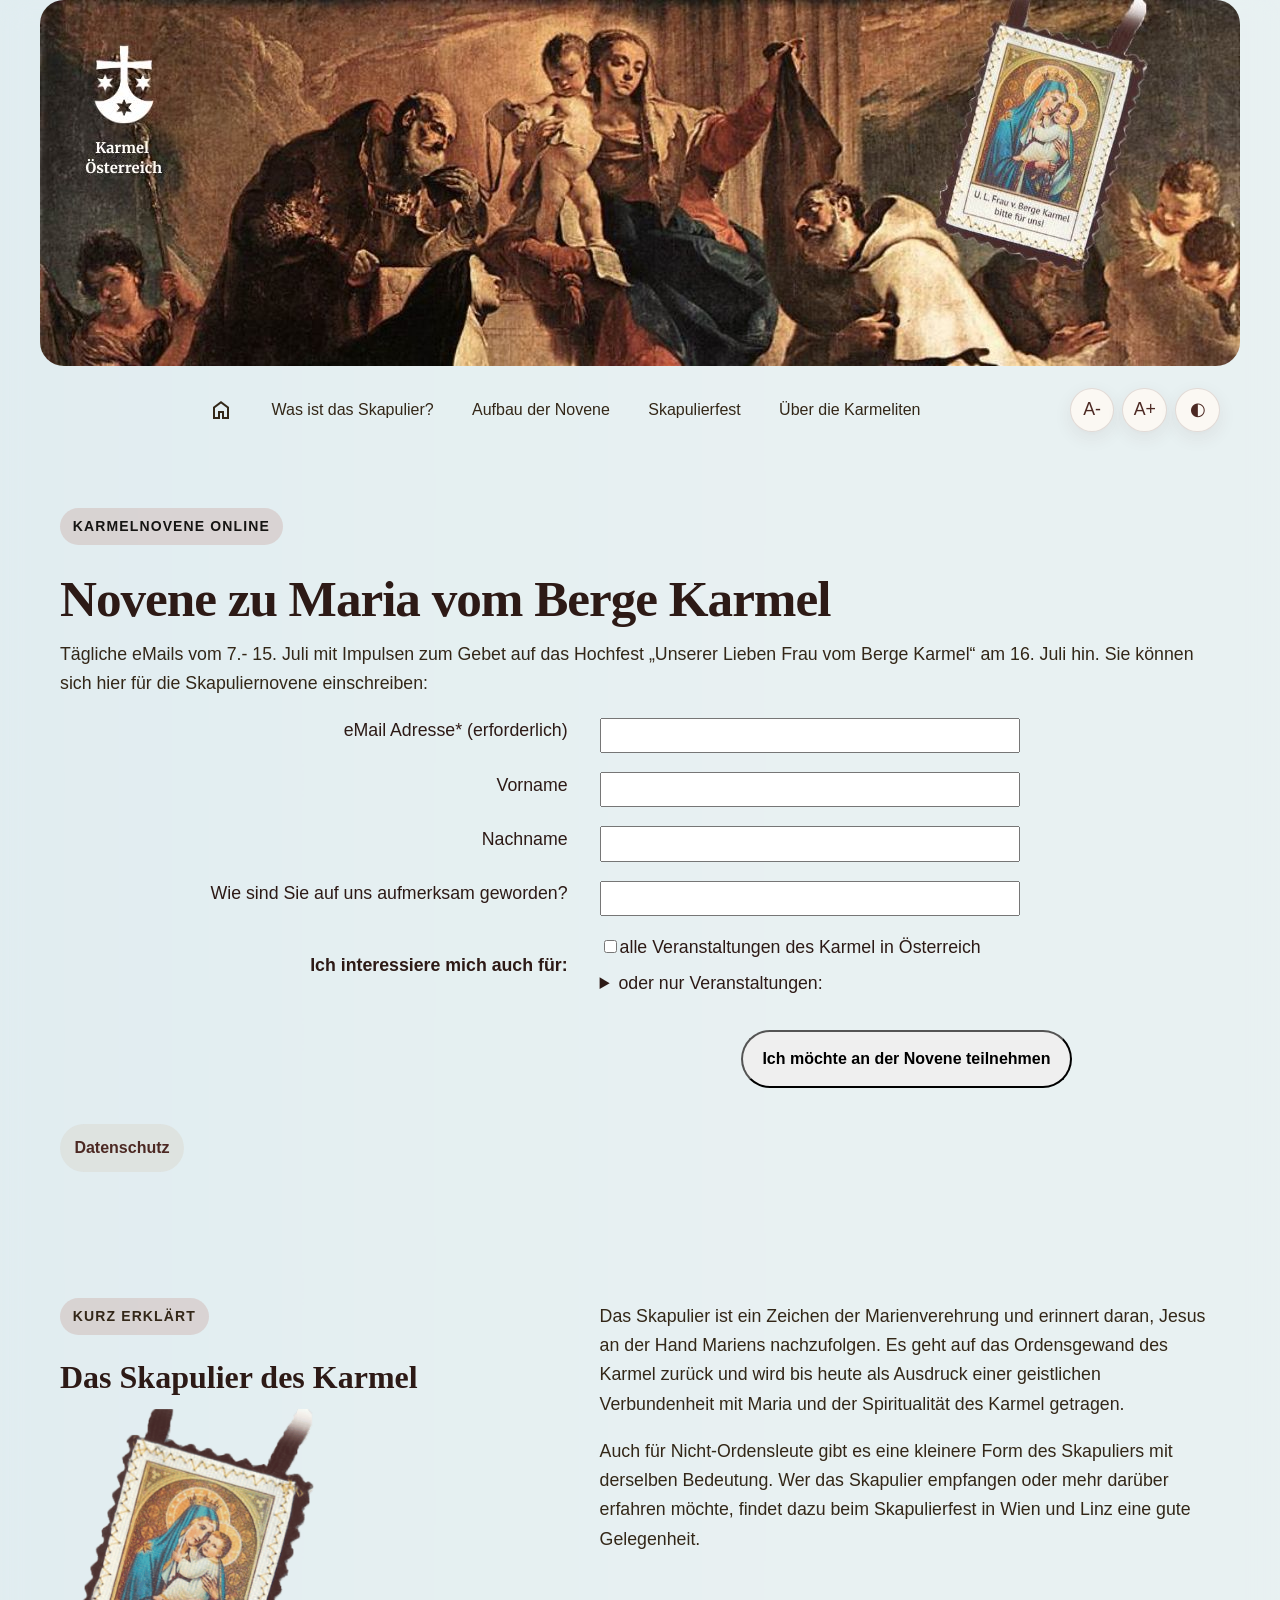
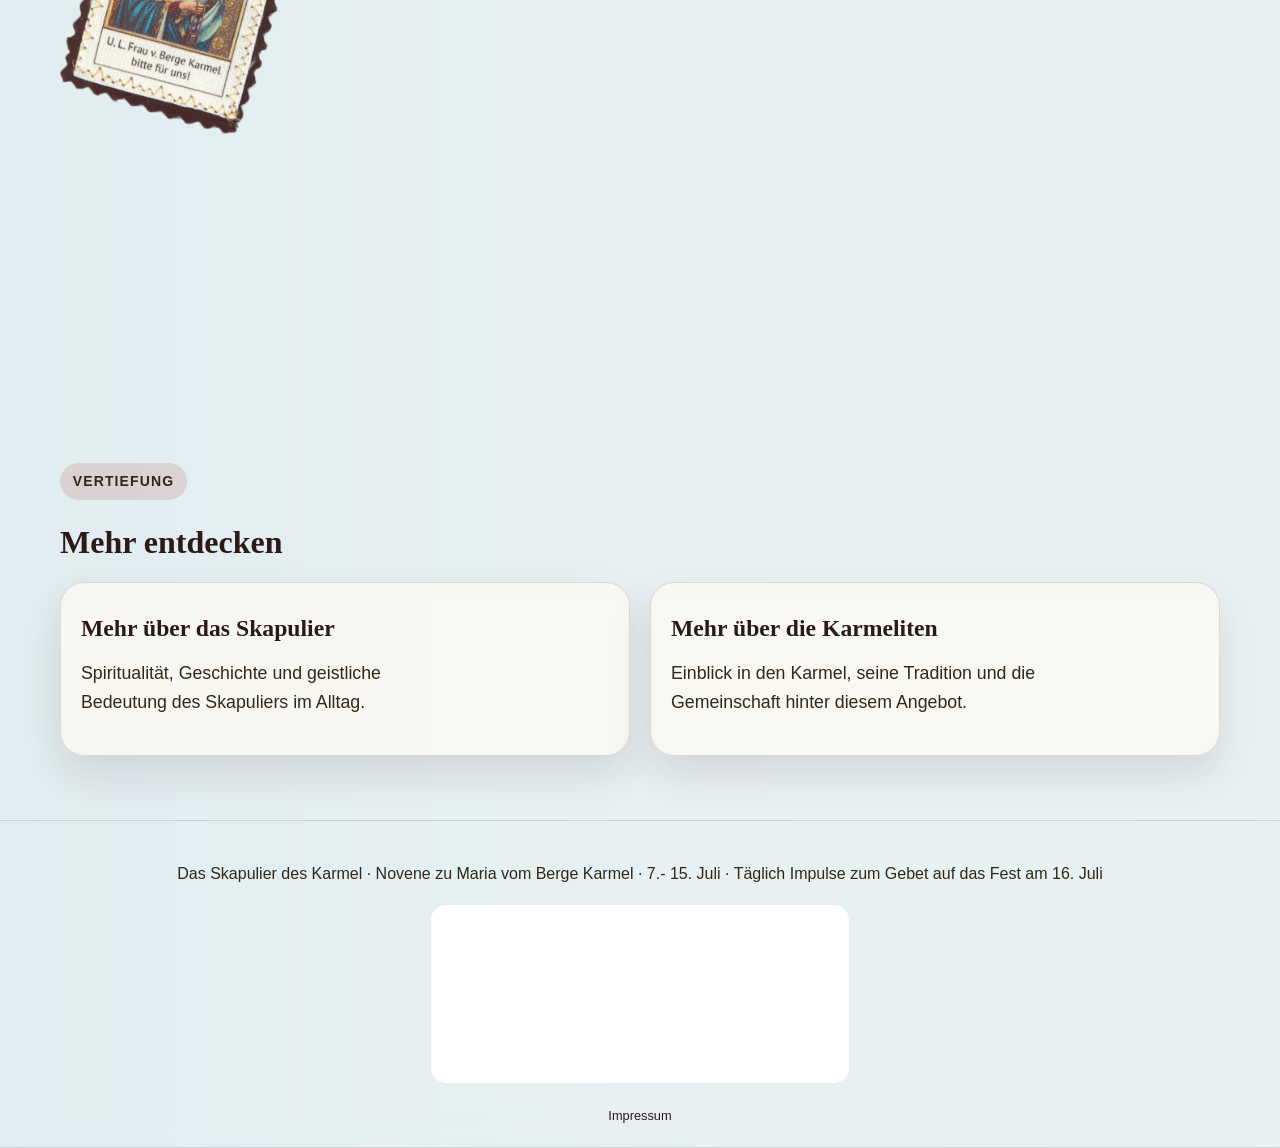
==== index.html @ 182df3d9 "adjusting sign-up form" ====
<!DOCTYPE html>
<html lang="de">
<head>
    <meta charset="UTF-8">
    <meta name="viewport" content="width=device-width, initial-scale=1.0">
     <meta name="description" content="Skapulier in Wien und Linz: Einführung, Novene, Fest und Informationen über die Karmeliten." />
          <link rel="stylesheet" href="https://fonts.googleapis.com/css2?family=Material+Symbols+Outlined:opsz,wght,FILL,GRAD@20..48,100..700,0..1,-50..200&icon_names=home" /> 
 
     <link rel="stylesheet" href="style.css" />
    <title>KarmelNovene Online</title>
          <link rel="icon" type="image/png" sizes="32x32" href="favicon.png">
      <link rel="apple-touch-icon" href="./apple-touch-icon.png">
</head>
<body>
    <header class="site-header">
        <a class="brand" href="#top" aria-label="Zur Startseite">
          <div class="brand-logo">
            <img src="img/novene-cover-2.jpg" alt="Novene Cover Foto"/>
        </div>
        </a>
    <div class="container header-inner">
      <div class="header-actions">
        <button class="nav-toggle" type="button" aria-expanded="false" aria-controls="main-navigation" aria-label="Menü öffnen">
          <span></span>
          <span></span>
          <span></span>
        </button>
                <button class="font-decrease theme-toggle" type="button" data-font-decrease aria-label="Schriftgröße verkleinern">
    A-
  </button>

  <button class="font-increase theme-toggle" type="button" data-font-increase aria-label="Schriftgröße vergrößern">
    A+
  </button>
        <button class="theme-toggle" type="button" data-theme-toggle aria-label="Farbschema wechseln">
          <span class="theme-toggle__icon" aria-hidden="true">◐</span>
        </button>
      </div>
    <nav class="main-nav" id="main-navigation" aria-label="Hauptnavigation">
        <ul>
          <li class="nav-group"><a href="index.html"><span class="material-symbols-outlined">home</span></a></li>
          <li class="nav-group"><a href="skapulier-intro.html">Was ist das Skapulier?</a></li>
          <li><a href="skapulier-novene.html">Aufbau der Novene</a></li>
          <li><a href="skapulierfest.html">Skapulierfest</a></li>
          <li><a href="wir-karmeliten.html">Über die Karmeliten</a></li>
        </ul>
      </nav>
    </div>


     <main id="main-content">
    <section class="hero" id="top">
      <div class="container hero-grid-1col">
        <div class="hero-copy-1">
          <p class="eyebrow">KarmelNovene Online</p>
          <h1>Novene zu Maria vom Berge Karmel</h1>
          <p class="hero-text">Tägliche eMails vom 7.- 15. Juli mit Impulsen zum Gebet auf das Hochfest „Unserer Lieben Frau vom Berge Karmel“ am 16. Juli hin. 
            Sie können sich hier für die Skapuliernovene einschreiben:
          </p>
          
                     
          <div id="mc_embed_shell">
  
<div id="mc_embed_signup">
    <form action="https://karmel.us6.list-manage.com/subscribe/post?u=7c9d2aa0ecc1fde64fd44bc67&amp;id=10430a5833&amp;f_id=009254e3f0" method="post" id="mc-embedded-subscribe-form" name="mc-embedded-subscribe-form" class="validate" target="_self" novalidate="">
        <div id="mc_embed_signup_scroll">
            <div class="mc-field-group"><label for="mce-EMAIL">eMail Adresse<span class="asterisk">* (erforderlich)</span></label>
              <input type="email" name="EMAIL" class="required email" id="mce-EMAIL" required="" value=""></div>
              <div class="mc-field-group"><label for="mce-FNAME">Vorname </label>
                <input type="text" name="FNAME" class=" text" id="mce-FNAME" value=""></div>
                <div class="mc-field-group"><label for="mce-LNAME">Nachname </label>
                  <input type="text" name="LNAME" class=" text" id="mce-LNAME" value=""></div>
                  <div class="mc-field-group"><label for="mce-AUFMERKS01">Wie sind Sie auf uns aufmerksam geworden? </label>
                    <input type="text" name="AUFMERKS01" class=" text" id="mce-AUFMERKS01" value=""></div>
                    <div class="mc-field-group input-group">
                        <strong>Ich interessiere mich auch für:</strong>
                        <ul class="interest-group" style="text-align: left;">
                        <li><input type="checkbox" name="group[52840][16384]" id="mce-group[52840]-52840-0" value=""><label for="mce-group[52840]-52840-0">alle Veranstaltungen des Karmel in Österreich</label></li>
                          <details><summary>oder nur Veranstaltungen:</summary>
                        <li><input type="checkbox" name="group[52840][32768]" id="mce-group[52840]-52840-1" value=""><label for="mce-group[52840]-52840-1">online</label></li>
                        <li><input type="checkbox" name="group[52840][65536]" id="mce-group[52840]-52840-2" value=""><label for="mce-group[52840]-52840-2">in Wien</label></li>
                        <li><input type="checkbox" name="group[52840][131072]" id="mce-group[52840]-52840-3" value=""><label for="mce-group[52840]-52840-3">in Linz</label></li>
                        <li><input type="checkbox" name="group[52840][262144]" id="mce-group[52840]-52840-4" value=""><label for="mce-group[52840]-52840-4">in Graz</label></li>
                          </details>
                      </ul>
                      <div hidden=""><input type="hidden" name="tags" value="8501"></div>
        <div id="mce-responses" class="clear">
            <div class="response" id="mce-error-response" style="display: none;"></div>
            <div class="response" id="mce-success-response" style="display: none;"></div>
        </div><div style="position: absolute; left: -5000px;" aria-hidden="true"><input type="text" name="b_7c9d2aa0ecc1fde64fd44bc67_10430a5833" tabindex="-1" value=""></div>
        <div class="clear"><input type="submit" name="subscribe" id="mc-embedded-subscribe" class="button" value="Ich möchte an der Novene teilnehmen"></div>
        
    </div>
    <div class="card-links">
          <a href="#datenschutz-wrap" id="datenschutz-toggle" aria-expanded="false" aria-controls="datenschutz-wrap">Datenschutz</a>
                      <div id="datenschutz-wrap" hidden>
        <div>
          <p style="font-size: 14px;">Die Karmeliten in Österreich werden die Informationen, die Sie in diesem Formular angeben, dazu verwenden, mit Ihnen in Kontakt zu bleiben und Ihnen Informationen über Internet-Aktivitäten wie Exerzitien Online o.ä. zu übermitteln – je nach Ihrer Auswahl im obigen Formular.
            Sie können Ihre Meinung jederzeit ändern, indem Sie auf den Abbestellungs-Link klicken, den Sie in der Fußzeile jeder E-Mail, die Sie von uns erhalten, finden können, oder indem Sie uns unter online-exerzitien@karmel.at kontaktieren. Wir werden Ihre Informationen mit Sorgfalt und Respekt behandeln. Weitere Informationen zu unseren Datenschutzpraktiken finden Sie auf unserer Website www.karmel.at . Indem Sie unten klicken, erklären Sie sich damit einverstanden, dass wir Ihre Informationen in Übereinstimmung mit diesen Bedingungen verarbeiten dürfen.
          </p>
          <p style="font-size: 14px;">
  Wir nutzen Mailchimp als unsere Marketing-Plattform. Mit einem Klick auf den untenstehenden Button zum Abonnieren erklären Sie sich damit einverstanden, dass Ihre Daten zur Verarbeitung an Mailchimp übermittelt werden.
    <a class="plain-link" href="https://mailchimp.com/legal/terms/" target="_blank" rel="noopener noreferrer style="display:inline-block; font-weight:600;">
    Mehr über die Datenschutzpraktiken von Mailchimp erfahren Sie hier.
  </a></div></div></div>
</p>
</form>
</div>
</div>
      </div>
    </section>

    <section class="section intro" id="kurz-gesagt">
      <div class="container split-layout">
        <div>
          <p class="section-label">Kurz erklärt</p>
          <h2>Das Skapulier des Karmel</h2>
            <div class="image-zoom">
              <img src="img/skapulier_klein.png" style="max-width:50%;">
            </div>
        </div>
        <div>
          <p>Das Skapulier ist ein Zeichen der Marienverehrung und erinnert daran, Jesus an der Hand Mariens nachzufolgen. Es geht auf das Ordensgewand des Karmel zurück und wird bis heute als Ausdruck einer geistlichen Verbundenheit mit Maria und der Spiritualität des Karmel getragen.</p>
          <p>Auch für Nicht-Ordensleute gibt es eine kleinere Form des Skapuliers mit derselben Bedeutung. Wer das Skapulier empfangen oder mehr darüber erfahren möchte, findet dazu beim Skapulierfest in Wien und Linz eine gute Gelegenheit.</p>
                <div class="video-wrap">
<iframe src="https://www.youtube.com/embed/5zaMn9CeTMg?si=kPpNQ3TPHrKLu5FJ" title="YouTube video player" frameborder="0" allow="accelerometer; autoplay; clipboard-write; encrypted-media; gyroscope; picture-in-picture; web-share" referrerpolicy="strict-origin-when-cross-origin" allowfullscreen></iframe>
          </div>
        </div>
      </div>
    </section>

    <section class="section link-section" id="mehr-skapulier">
      <div class="container">
        <div class="section-head">
          <p class="section-label">Vertiefung</p>
          <h2>Mehr entdecken</h2>
        </div>

        <div class="link-grid">
          <a class="link-card" href="skapulier-intro.html">
            <h3>Mehr über das Skapulier</h3>
            <p>Spiritualität, Geschichte und geistliche Bedeutung des Skapuliers im Alltag.</p>
          </a>
          <a class="link-card" href="wir-karmeliten.html">
            <h3>Mehr über die Karmeliten</h3>
            <p>Einblick in den Karmel, seine Tradition und die Gemeinschaft hinter diesem Angebot.</p>
          </a>
        </div>
      </div>
    </section>

  </main>

  <footer class="site-footer">
    <div class="container footer-inner">
      <p>Das Skapulier des Karmel · Novene zu Maria vom Berge Karmel · 7.- 15. Juli · Täglich Impulse zum Gebet auf das Fest am 16. Juli</p>
    </div>
    <section class="logo-slider" aria-label="Partnerlogos">
  <input type="checkbox" id="pause-slider" class="logo-slider__toggle" hidden>

  <div class="logo-slider__frame">
    <a href="https://www.karmel.at" target="_blank" rel="noopener noreferrer" class="logo-slide logo-slide--1">
      <img src="img/logo_karmel_at.png" alt="Logo 1">
    </a>

    <a href="https://www.karmel.at" target="_blank" rel="noopener noreferrer" class="logo-slide logo-slide--2">
      <img src="img/karmelzentrum_logo_02_freigest.png" alt="Logo 2">
    </a>

    <a href="https://www.karmel.at" target="_blank" rel="noopener noreferrer" class="logo-slide logo-slide--3">
      <img src="img/klosterladen-linz.png" alt="Logo 3">
    </a>

        <a href="https://www.karmel.at" target="_blank" rel="noopener noreferrer" class="logo-slide logo-slide--4">
      <img src="img/Marienschwestern_Logo.jpg" alt="Logo 4">
    </a>
  </div>
</section>
<div class="card-links impressum-block">
  <button
    type="button"
    id="impressum-toggle"
    class="impressum-button"
    aria-expanded="false"
    aria-controls="impressum-wrap"
  >
    Impressum
  </button>

  <div
    id="impressum-wrap"
    class="impressum-content"
    hidden
    role="region"
    aria-labelledby="impressum-toggle"
  >
    <p>
      <b>Medieninhaber</b><br>
      Provinzialat des Teresianischen Karmel in Österreich<br>
      Karmelitenkloster – 1190 Wien, Silbergasse 35
    </p>

    <p>
      <b>Redaktion und Kontakt</b><br>
      Roberto M. Pirastu OCD<br>
      wien@karmel.at
    </p>

    <p>
      <b>Hinweise</b><br>
      <a href="https://www.karmel.at" target="_blank" rel="noopener noreferrer">www.karmel.at</a>
      möchte über den Teresianischen Karmel in Österreich informieren. Trotz aller Sorgfalt übernimmt
      der Herausgeber keinerlei Haftung oder Garantie für die Aktualität, Richtigkeit und Vollständigkeit
      der zur Verfügung gestellten Angaben.
    </p>

    <p>
      <a href="https://www.karmel.at" target="_blank" rel="noopener noreferrer">www.karmel.at</a>
      zeichnet ausschließlich für selbst erstellte Inhalte verantwortlich. Für die Inhalte und die Gestaltung 
      der verlinkten Websites übernimmt der Herausgeber keine Verantwortung oder Haftung.
    </p>
  </div>
</div>
  </footer>

  <script type="module" src="./script.js"></script>
    
</body>
</html>
---- style.css ----
:root,
[data-theme="light"] {
  --text-xs: clamp(0.75rem, 0.7rem + 0.25vw, 0.875rem);
  --text-sm: clamp(0.875rem, 0.82rem + 0.24vw, 1rem);
  --text-base: clamp(1rem, 0.95rem + 0.2vw, 1.125rem);
  --text-lg: clamp(1.125rem, 1rem + 0.6vw, 1.5rem);
  --text-xl: clamp(1.5rem, 1.2rem + 1vw, 2.2rem);
  --text-2xl: clamp(2.2rem, 1.6rem + 2vw, 4rem);

  --space-1: 0.25rem;
  --space-2: 0.5rem;
  --space-3: 0.75rem;
  --space-4: 1rem;
  --space-5: 1.25rem;
  --space-6: 1.5rem;
  --space-8: 2rem;
  --space-10: 2.5rem;
  --space-12: 3rem;
  --space-16: 4rem;
  --space-20: 5rem;

  --brown: #4c2923;
  --sand: #d1c1ad;
  --gold: #d1881a;
  --comp2: #161513;
  --bg: #ffffff;
  --surface: #fbf8f3;
  --surface-strong: #efe5d7;
  --text: #2d1a16;
  --text-muted: #332718;
  --border: rgba(76, 41, 35, 0.14);
  --shadow-sm: 0 6px 18px rgba(76, 41, 35, 0.08);
  --shadow-md: 0 18px 40px rgba(76, 41, 35, 0.13);
  --radius-sm: 0.65rem;
  --radius-md: 1rem;
  --radius-lg: 1.5rem;
  --radius-full: 999px;
  --font-body: "General Sans", "Inter", sans-serif;
  --font-display: "Boska", Georgia, serif;
}

[data-theme="dark"] {
  --bg: #201513;
  --surface: #2a1c19;
  --surface-strong: #392723;
  --text: #f2e9df;
  --text-muted: #d0bbb0;
  --comp2: #d0bbb0;
  --border: rgba(209, 193, 173, 0.16);
  --shadow-sm: 0 8px 20px rgba(0, 0, 0, 0.24);
  --shadow-md: 0 18px 42px rgba(0, 0, 0, 0.35);
}

*,
*::before,
*::after {
  box-sizing: border-box;
}

html {
  scroll-behavior: smooth;
}

body {
  margin: 0;
  min-height: 100vh;
  font-family: var(--font-body);
  font-size: var(--text-base);
  line-height: 1.65;
  color: var(--text);
  background:
    linear-gradient(270deg, rgba(242, 249, 255, 0.245), transparent 70%),
    linear-gradient(90deg, rgba(204, 227, 247, 0.245), transparent 70%),
    var(--bg);
}

img {
  display: block;
  max-width: 100%;
  height: auto;
}

a {
  color: inherit;
  text-decoration: none;
}

button,
input,
textarea,
select {
  font: inherit;
}

button {
  border: 0;
  background: none;
  cursor: pointer;
}

:focus-visible {
  outline: 2px solid var(--gold);
  outline-offset: 3px;
}

.skip-link {
  position: absolute;
  left: var(--space-4);
  top: -3rem;
  background: var(--brown);
  color: #fff;
  padding: var(--space-2) var(--space-4);
  border-radius: var(--radius-full);
  z-index: 100;
}

.skip-link:focus {
  top: var(--space-4);
}

.container {
  width: min(1160px, calc(100% - 1.25rem));
  margin: 0 auto;
}

ul {
  padding-inline-start: 1.25rem;
}

/* Header */
.site-header {
  position: sticky;
  top: 0;
  z-index: 40;
  backdrop-filter: blur(14px);
  background: rgba(171, 204, 201, 0.25);
  border-bottom: 1px solid var(--border);
}

[data-theme="dark"] .site-header {
  background: rgba(42, 28, 25, 0.82);
}

.header-inner {
  display: grid;
  grid-template-columns: 1fr auto;
  grid-template-areas:
    "brand actions"
    "nav nav";
  align-items: center;
  gap: var(--space-3);
  min-height: 5rem;
  padding: var(--space-3) 0;
}

.brand {
  grid-area: brand;
}

.brand-logo {
  max-width : 100%;
  object-fit: contain;
  width: fit-content;
  margin-inline: auto;
    overflow: hidden;
  border-radius: var(--radius-lg);
}
.brand-logo img {
  display: block;
  width: 100%;
  height: auto;
  transition: transform 320ms ease;
}

.brand-logo:hover img {
  transform: scale(1.02);
}

.header-actions {
  grid-area: actions;
  display: flex;
  align-items: center;
  gap: var(--space-2);
}

.nav-toggle,
.theme-toggle {
  width: 2.8rem;
  height: 2.8rem;
  border-radius: 50%;
  display: inline-flex;
  align-items: center;
  justify-content: center;
  background: var(--surface);
  border: 1px solid var(--border);
  color: var(--brown);
  box-shadow: var(--shadow-sm);
}

[data-theme="dark"] .nav-toggle,
[data-theme="dark"] .theme-toggle {
  color: var(--sand);
}

.nav-toggle {
  flex-direction: column;
  gap: 0.26rem;
}

.nav-toggle span {
  width: 1.1rem;
  height: 2px;
  border-radius: var(--radius-full);
  background: currentColor;
}

.main-nav {
  grid-area: nav;
  display: none;
  padding-top: var(--space-2);
}

.main-nav.is-open {
  display: block;
}

.main-nav ul {
  list-style: none;
  margin: 0;
  padding: 0;
  display: flex;
  flex-direction: column;
  gap: var(--space-2);
}

.main-nav a,
.nav-group summary {
  display: flex;
  align-items: center;
  justify-content: center;
  min-height: 2.75rem;
  width: 100%;
  padding: 0.65rem 0.95rem;
  border-radius: var(--radius-md);
  font-size: var(--text-sm);
  color: var(--text-muted);
  background: var(--surface);
  border: 1px solid var(--border);
  transition: background 180ms ease, color 180ms ease, transform 180ms ease;
}

.nav-group {
  position: relative;
}

.nav-group summary {
  cursor: pointer;
  list-style: none;
}

.nav-group summary::-webkit-details-marker {
  display: none;
}

.main-nav a:hover,
.main-nav a:focus-visible,
.nav-group summary:hover,
.nav-group summary:focus-visible {
  color: var(--brown);
  background: rgba(209, 193, 173, 0.28);
}

.nav-cta {
  background: var(--brown);
  color: #fff !important;
}

.nav-cta:hover,
.nav-cta:focus-visible {
  background: var(--gold) !important;
  color: #fff !important;
}

.dropdown {
  position: static;
  min-width: 100%;
  margin-top: var(--space-2);
  padding: var(--space-3);
  border-radius: var(--radius-lg);
  border: 1px solid var(--border);
  background: var(--surface);
  box-shadow: none;
  display: grid;
  gap: var(--space-1);
}

.dropdown a {
  display: block;
  min-height: auto;
  padding: 0.7rem 0.85rem;
  border-radius: var(--radius-md);
}

/* Hero */
.hero {
  padding: var(--space-10) 0 var(--space-12);
}

.hero-grid {
  display: grid;
  grid-template-columns: 1fr;
  gap: var(--space-6);
  align-items: top;
}

.hero-grid-1col {
  display: grid;
  grid-template-columns: 1fr;
  gap: var(--space-6);
  align-items: center;
}

.eyebrow,
.section-label,
.card-kicker {
  display: inline-flex;
  align-items: center;
  padding: 0.45rem 0.8rem;
  border-radius: var(--radius-full);
  background: rgba(204, 176, 171, 0.44);
  color: var(--comp2);
  font-size: var(--text-xs);
  font-weight: 700;
  text-transform: uppercase;
  letter-spacing: 0.08em;
}

.hero-copy h1,
.hero-copy-1 h1,
.section h2,
.feature-card h3,
.link-card h3 {
  font-family: var(--font-display);
}

.hero-copy h1 {
  margin: var(--space-4) 0;
  font-size: var(--text-2xl);
  line-height: 0.95;
  letter-spacing: -0.02em;
  max-width: 14ch;
}

.hero-text {
  margin: 0;
  color: var(--text-muted);
  padding-bottom: 1em;
}
.hero-copy-1 h1 {
  margin: var(--space-4) 0;
  font-size: var(--text-2xl);
  line-height: 0.95;
  letter-spacing: -0.02em;
}

.hero-text-1 {
  margin: 0;
  color: var(--text-muted);
}

.hero-actions,
.participate-links,
.card-links {
  display: flex;
  flex-direction: column;
  gap: var(--space-3);
  margin-top: var(--space-5);
}

.button {
  display: inline-flex;
  align-items: center;
  justify-content: center;
  width: 100%;
  min-height: 3rem;
  padding: 0.85rem 1.2rem;
  border-radius: var(--radius-full);
  font-size: var(--text-sm);
  font-weight: 600;
  transition: transform 180ms ease, background 180ms ease, color 180ms ease, border-color 180ms ease;
}

.button:hover,
.button:focus-visible {
  transform: translateY(-2px);
}

.button-primary {
  background: var(--brown);
  color: #fff;
}

.button-primary:hover,
.button-primary:focus-visible {
  background: var(--gold);
}

.button-secondary {
  border: 1px solid var(--border);
  background: var(--surface);
  color: var(--brown);
}

/* Cards / panels */
.hero-panel,
.feature-card,
.link-card,
.participate-box {
  border: 1px solid var(--border);
  background: rgba(251, 248, 243, 0.82);
  box-shadow: var(--shadow-md);
}

[data-theme="dark"] .hero-panel,
[data-theme="dark"] .feature-card,
[data-theme="dark"] .link-card,
[data-theme="dark"] .participate-box {
  background: rgba(42, 28, 25, 0.9);
}

.hero-panel,
.feature-card,
.link-card,
.participate-box {
  padding: var(--space-5);
  border-radius: var(--radius-lg);
}

.hero-panel h2 {
  margin: 0 0 var(--space-3);
  font-size: var(--text-lg);
}

.hero-panel ul {
  margin: 0;
  padding: 0;
  list-style: none;
  display: grid;
  gap: var(--space-2);
}

.hero-panel a {
  display: block;
  padding: 0.85rem 1rem;
  border-radius: var(--radius-md);
  background: rgba(209, 193, 173, 0.16);
  color: var(--brown);
}

[data-theme="dark"] .hero-panel a,
[data-theme="dark"] .card-links a,
[data-theme="dark"] .link-card {
  color: var(--sand);
}

/* Mailchimp */
#mc_embed_signup .indicates-required {
  margin-bottom: 1rem;
}

#mc_embed_signup .mc-field-group label {
  margin: 0;
  padding-bottom: 0.5em;
}

#mc_embed_signup .mc-field-group input[type="text"],
#mc_embed_signup .mc-field-group input[type="email"] {
  width: 100%;
  max-width: 100%;
  box-sizing: border-box;
  min-width: 0;
}
#mc_embed_signup .mc-field-group.input-group ul {
  display: block;
  grid-template-columns: 1fr 1fr;
  list-style: none;
}

#mc_embed_signup .clear {
  margin-left: 0;
}

/* Mobile: stacked */
#mc_embed_signup #mc_embed_signup_scroll {
  display: grid;
  grid-template-columns: 1fr;
  gap: 1rem;
}

#mc_embed_signup .mc-field-group {
  display: block;
  grid-template-columns: 1fr;
  gap: 0.05rem;
  margin-bottom: 0.5em;
}

.interest-group {
  list-style: none;
  margin: 0;
  padding: 0;
}

.interest-group li {
  margin: 0 0 0.4rem 0;
}

.interest-group__child {
  padding-left: 1.5rem;
}


/* Desktop: same split feeling as your normal sections */
@media (min-width: 920px) {
  #mc_embed_signup #mc_embed_signup_scroll {
    display: grid;
    grid-template-columns: 0.9fr 1.1fr;
    column-gap: var(--space-8);
    row-gap: 1rem;
    align-items: center;
  }

  #mc_embed_signup .mc-field-group {
    display: contents;
    align-items: left;
  }

  #mc_embed_signup .mc-field-group.input-group, #mc_embed_signup .mc-field-group label {
    text-align: right;
    align-self: center;
  }

  #mc_embed_signup .mc-field-group input[type="text"],
  #mc_embed_signup .mc-field-group input[type="email"] {
    width: 100%;
    max-width: 100%;
  }

  #mc_embed_signup .indicates-required,
  #mc_embed_signup #mce-responses {
    grid-column: 1 / -1;
  }

  #mc_embed_signup .clear {
    grid-column: 2;
    justify-self: start;
  }
}

.video-wrap {
  aspect-ratio: 16 / 9;
  width: 100%;
}

.video-wrap iframe {
  width: 100%;
  height: 100%;
  border: 0;
  display: block;
}

/* Sections */
.section {
  padding: clamp(var(--space-10), 8vw, var(--space-16)) 0;
}

.split-layout,
.participate-box,
.feature-grid,
.link-grid {
  display: grid;
  grid-template-columns: 1fr;
  gap: var(--space-5);
}

.section h2 {
  margin: var(--space-3) 0 0.5em;
  font-size: var(--text-xl);
  line-height: 1;
}

.section p {
  color: var(--text-muted);
}

.section-head {
  margin-bottom: var(--space-6);
}

.section-head h2 {
  margin-top: var(--space-3);
}

.feature-card,
.link-card {
  position: relative;
  overflow: hidden;
  transition: transform 220ms ease, box-shadow 220ms ease, border-color 220ms ease;
}

.feature-card::before,
.link-card::before {
  content: "";
  position: absolute;
  inset: 0;
  background-image:
    linear-gradient(180deg, rgba(209, 193, 173, 0.12), transparent 36%),
    url("KarmelWienMitTextLogo.jpg");
  background-size: cover;
  background-position: center;
  opacity: 0.12;
  transform: scale(1);
  transition: transform 320ms ease, opacity 320ms ease;
}

.feature-card > *,
.link-card > * {
  position: relative;
  z-index: 1;
}

.feature-card:hover::before,
.feature-card:focus-within::before,
.link-card:hover::before,
.link-card:focus-within::before {
  transform: scale(1.08);
  opacity: 0.18;
}

.feature-card:hover,
.feature-card:focus-within,
.link-card:hover,
.link-card:focus-within {
  transform: translateY(-4px);
  box-shadow: 0 24px 44px rgba(76, 41, 35, 0.16);
  border-color: rgba(209, 136, 26, 0.34);
}

.feature-card--accent {
  background: linear-gradient(180deg, rgba(209, 136, 26, 0.16), rgba(251, 248, 243, 0.88));
}

[data-theme="dark"] .feature-card--accent {
  background: linear-gradient(180deg, rgba(209, 136, 26, 0.2), rgba(42, 28, 25, 0.92));
}

.feature-card h3,
.link-card h3 {
  margin: var(--space-3) 0;
  font-size: var(--text-lg);
  line-height: 1.1;
}

.card-links a {
  display: inline-flex;
  align-items: center;
  justify-content: center;
  min-height: 2.75rem;
  max-height: 3rem;
  padding: 0.7rem 0.9rem;
  border-radius: var(--radius-full);
  background: rgba(209, 193, 173, 0.24);
  color: var(--brown);
  font-size: var(--text-sm);
  font-weight: 600;
}
.card-links a.plain-link {
  display: inline;
  min-height: auto;
  padding: 0;
  border-radius: 0;
  background: none;
  color: var(--brown);
  font-weight: 400;
}


.link-card p,
.feature-card p {
  max-width: 38ch;
}

/* Footer */
.site-footer {
  padding: var(--space-6) 0;
  border-top: 1px solid var(--border);
}

.footer-inner {
  color: var(--text-muted);
  font-size: var(--text-sm);
  text-align: center;
}

/* Logo slider */
.logo-slider {
  max-width: 420px;
  margin: 0 auto;
  text-align: center;
}

.logo-slider__frame {
  position: relative;
  height: 180px;
  overflow: hidden;
  border-radius: 16px;
  background: #fff;
  border: 1px solid rgba(0, 0, 0, 0.08);
}

.logo-slide {
  position: absolute;
  inset: 0;
  display: grid;
  place-items: center;
  padding: 1.5rem;
  opacity: 0;
  animation: logoFade 12s infinite;
}

.logo-slide img {
  max-width: 100%;
  max-height: 110px;
  width: auto;
  height: auto;
  transition: transform 0.3s ease;
}

.logo-slide:hover img,
.logo-slide:focus img {
  transform: scale(1.05);
}

.logo-slide--1 { animation-delay: 0s; }
.logo-slide--2 { animation-delay: 3s; }
.logo-slide--3 { animation-delay: 6s; }
.logo-slide--4 { animation-delay: 9s; }

@keyframes logoFade {
  0% { opacity: 0; }
  6% { opacity: 1; }
  27% { opacity: 1; }
  33% { opacity: 0; }
  100% { opacity: 0; }
}


/* Tablet and up */
@media (min-width: 640px) {
  .container {
    width: min(1160px, calc(100% - 2rem));
  }

  .hero-actions,
  .participate-links,
  .card-links {
    flex-direction: row;
    flex-wrap: wrap;
  }

  .button {
    width: auto;
  }

  .feature-grid,
  .link-grid {
    grid-template-columns: repeat(2, minmax(0, 1fr));
  }
}

/* Desktop navigation and wider layouts */
@media (min-width: 920px) {
  .header-inner {
    grid-template-columns: auto 1fr auto;
    grid-template-areas: "brand nav actions";
    gap: var(--space-4);
    min-height: 5.5rem;
    padding: 0;
  }

  .nav-toggle {
    display: none;
  }

  .main-nav {
    display: block;
    padding-top: 0;
  }

  .main-nav ul {
    flex-direction: row;
    justify-content: center;
    align-items: center;
  }

  .main-nav a,
  .nav-group summary {
    width: auto;
    justify-content: center;
    background: transparent;
    border: 0;
    border-radius: var(--radius-full);
  }

  .dropdown {
    position: absolute;
    left: 0;
    top: calc(100% + 0.4rem);
    min-width: 16rem;
    margin-top: 0;
    background: var(--surface);
    box-shadow: var(--shadow-md);
  }

  .hero-grid {
    grid-template-columns: 1.2fr 0.8fr;
    gap: var(--space-8);
  }
    .hero-grid-1col {
    grid-template-columns: 1fr;
    gap: var(--space-8);
  }

  .hero-copy-1 h1 {
  margin: var(--space-4) 0;
  font-size: var(--text-2xl);
  line-height: 0.95;
  letter-spacing: -0.02em;
}

.hero-text-1 {
  margin: 0;
  color: var(--text-muted);
}

  .split-layout,
  .participate-box {
    grid-template-columns: 0.9fr 1.1fr;
    gap: var(--space-8);
  }

  #mc_embed_signup .mc-field-group {
    grid-template-columns: 240px minmax(0, 1fr);
    column-gap: 1rem;
    row-gap: 0.25rem;
    align-items: center;
  }

  #mc_embed_signup .mc-field-group label {
    text-align: right;
  }

  #mc_embed_signup .mc-field-group input[type="text"],
  #mc_embed_signup .mc-field-group input[type="email"] {
    width: 80%;
    max-width: 420px;
  }

  #mc_embed_signup .clear {
    margin-left: calc(140px + 0.1rem);
  }
}
/* This is the zoom for images when the mouse hovers over them */
.image-zoom {
  overflow: hidden;
  border-radius: var(--radius-lg);
}

.image-zoom img {
  display: block;
  width: 100%;
  height: auto;
  transition: transform 320ms ease;
}

@media (hover: hover) and (pointer: fine) {
  .image-zoom:hover img,
  .image-zoom:focus-within img {
    transform: scale(1.08);
  }
}

@media (prefers-reduced-motion: reduce) {
  html {
    scroll-behavior: auto;
  }

  * {
    transition-duration: 0.01ms !important;
    animation-duration: 0.01ms !important;
    animation-iteration-count: 1 !important;
  }
}

.impressum-block {
  text-align: center;
  max-width: 1000px;
  margin: var(--space-6) auto 0;
}

.impressum-button {
  display: inline-block;
  margin: 0 auto;
  padding: 0;
  border: 0;
  background: none;
  color: inherit;
  font: inherit;
  font-size: 0.8rem;
  line-height: 1.2;
  cursor: pointer;
}

.impressum-button:hover,
.impressum-button:focus-visible {
  text-decoration: underline;
}

.impressum-content {
  font-size: 0.8rem;
  margin-top: 0.75rem;
  text-align: center;
}

.impressum-content p {
  margin-bottom: 1rem;
}

.impressum-content a {
  font-size: 0.8rem;
  display: inline;
  min-height: auto;
  padding: 0;
  border-radius: 0;
  background: none;
  color: var(--brown);
}
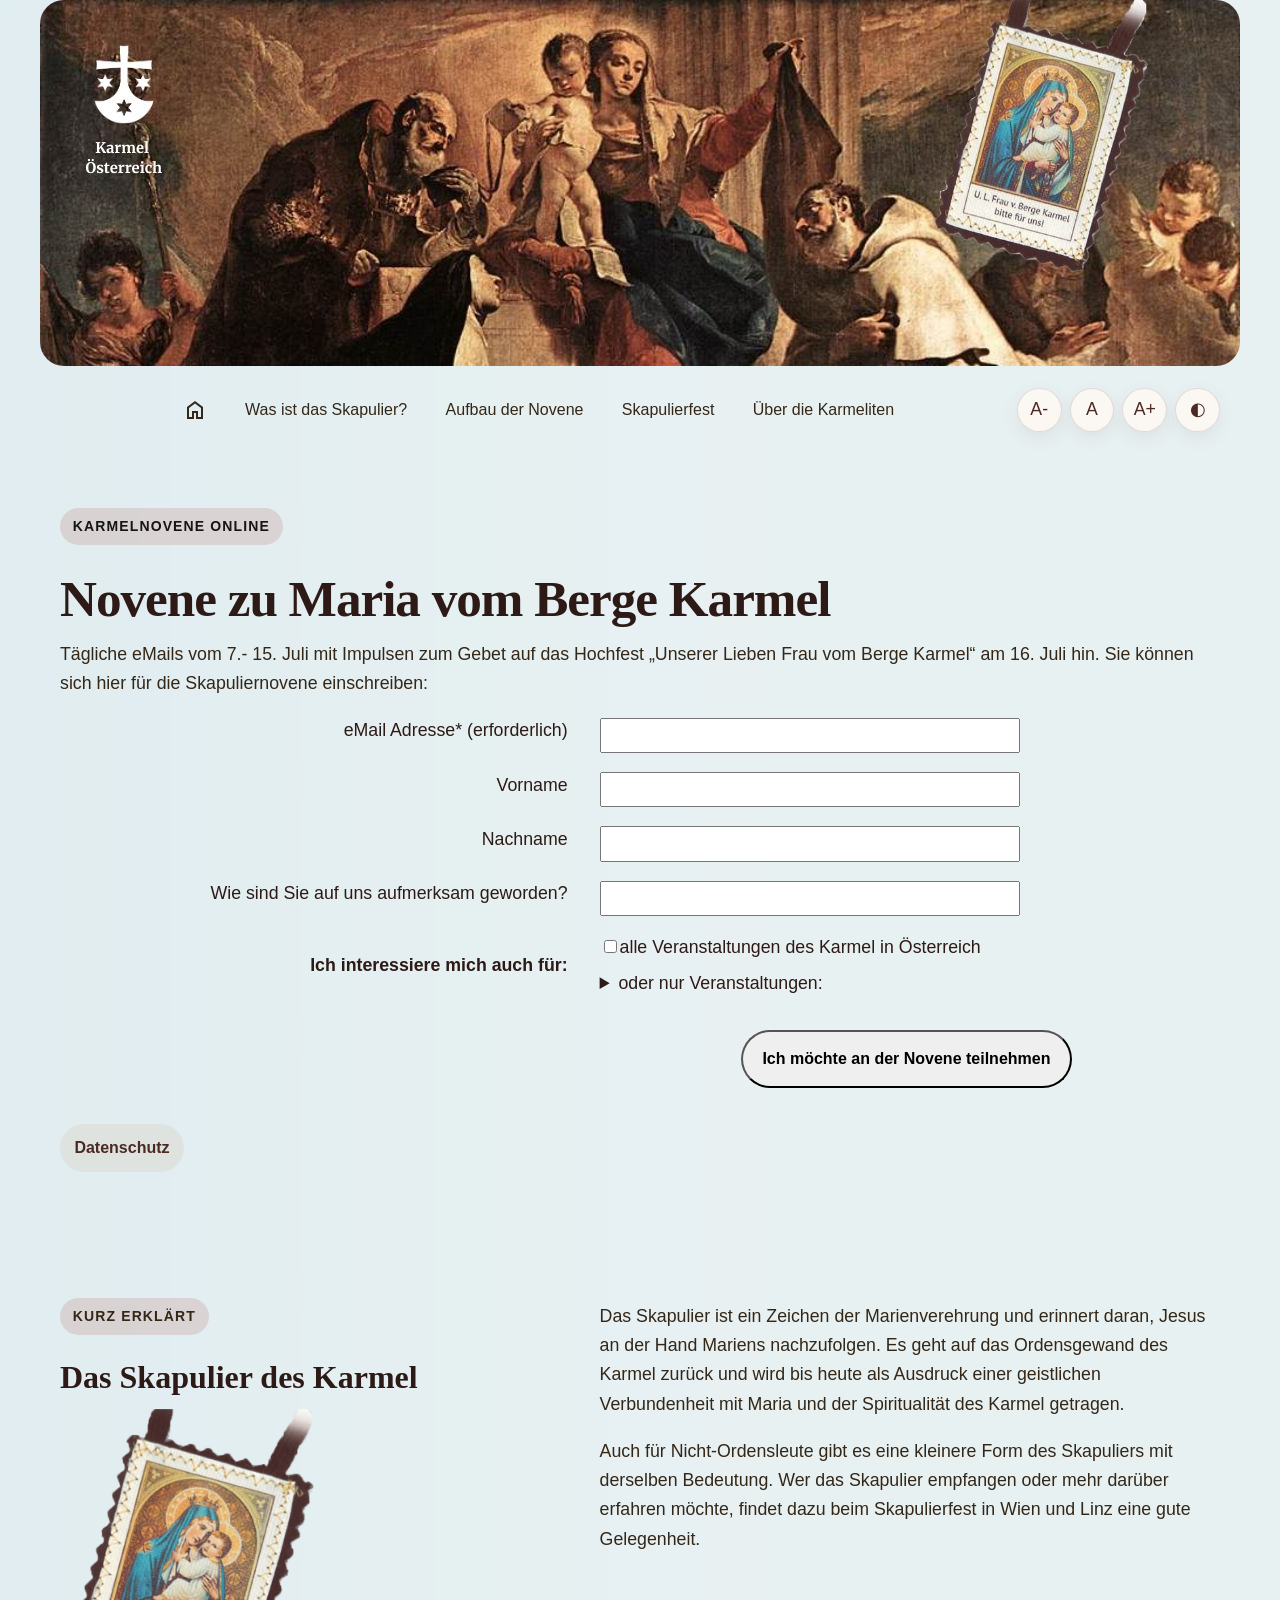
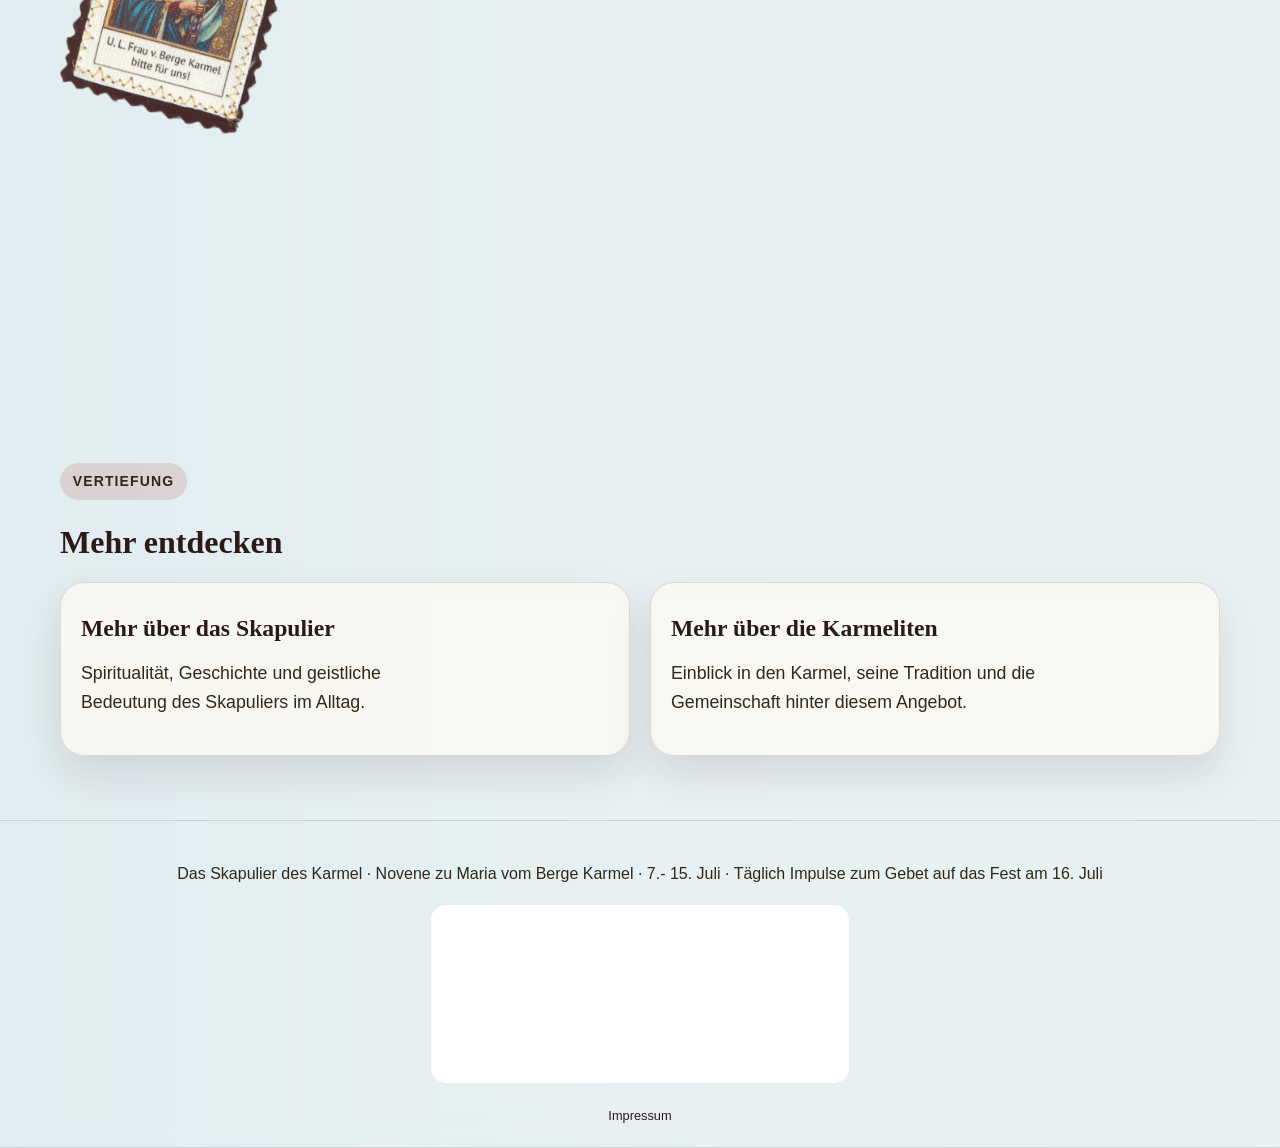
==== commit cfba6cb2: "adding font reset" ====
--- a/index.html
+++ b/index.html
@@ -28,7 +28,9 @@
                 <button class="font-decrease theme-toggle" type="button" data-font-decrease aria-label="Schriftgröße verkleinern">
     A-
   </button>
-
+  <button class="font-reset theme-toggle" type="button" data-font-reset aria-label="Schriftgröße zurücksetzen">
+    A
+  </button>
   <button class="font-increase theme-toggle" type="button" data-font-increase aria-label="Schriftgröße vergrößern">
     A+
   </button>
@@ -75,13 +77,14 @@
                     <div class="mc-field-group input-group">
                         <strong>Ich interessiere mich auch für:</strong>
                         <ul class="interest-group" style="text-align: left;">
-                        <li><input type="checkbox" name="group[52840][16384]" id="mce-group[52840]-52840-0" value=""><label for="mce-group[52840]-52840-0">alle Veranstaltungen des Karmel in Österreich</label></li>
+                        <li><input type="checkbox" name="group[16777][64]" id="mce-group[16777]-16777-0" value=""><label for="mce-group[16777]-16777-0">alle Veranstaltungen des Karmel in Österreich</label></li>
                           <details><summary>oder nur Veranstaltungen:</summary>
-                        <li><input type="checkbox" name="group[52840][32768]" id="mce-group[52840]-52840-1" value=""><label for="mce-group[52840]-52840-1">online</label></li>
-                        <li><input type="checkbox" name="group[52840][65536]" id="mce-group[52840]-52840-2" value=""><label for="mce-group[52840]-52840-2">in Wien</label></li>
-                        <li><input type="checkbox" name="group[52840][131072]" id="mce-group[52840]-52840-3" value=""><label for="mce-group[52840]-52840-3">in Linz</label></li>
-                        <li><input type="checkbox" name="group[52840][262144]" id="mce-group[52840]-52840-4" value=""><label for="mce-group[52840]-52840-4">in Graz</label></li>
-                          </details>
+                        <li><input type="checkbox" name="group[16777][524288]" id="mce-group[16777]-16777-10" value=""><label for="mce-group[16777]-16777-10">online</label></li>
+                        <li><input type="checkbox" name="group[16777][512]" id="mce-group[16777]-16777-5" value=""><label for="mce-group[16777]-16777-5">in Wien</label></li>
+                        <li><input type="checkbox" name="group[16777][1024]" id="mce-group[16777]-16777-6" value=""><label for="mce-group[16777]-16777-6">in Linz</label></li>
+                        <li><input type="checkbox" name="group[16777][2048]" id="mce-group[16777]-16777-8" value=""><label for="mce-group[16777]-16777-8">in Graz</label></li>
+                        <li><input type="checkbox" name="group[16777][16]" id="mce-group[16777]-16777-3" value="" checked style="display:none"><label for="mce-group[16777]-16777-3" style="display:none">Novene Online zum Skapulierfest</label></li>
+                      </details>
                       </ul>
                       <div hidden=""><input type="hidden" name="tags" value="8501"></div>
         <div id="mce-responses" class="clear">
--- a/style.css
+++ b/style.css
@@ -944,3 +944,26 @@
   background: none;
   color: var(--brown);
 }
+.event-grid {
+  display: grid;
+  gap: 3rem;
+  
+}
+
+.event-card {
+  padding: 2rem 0;
+  border-top: 1px solid rgba(0, 0, 0, 0.12);
+}
+
+.event-program {
+  margin: 1rem 0;
+  padding-left: 1.2rem;
+  list-style:square; 
+}
+
+.event-program li + li {
+  margin-top: 0.5rem;
+}
+.event-details {
+  align-self: center;
+}
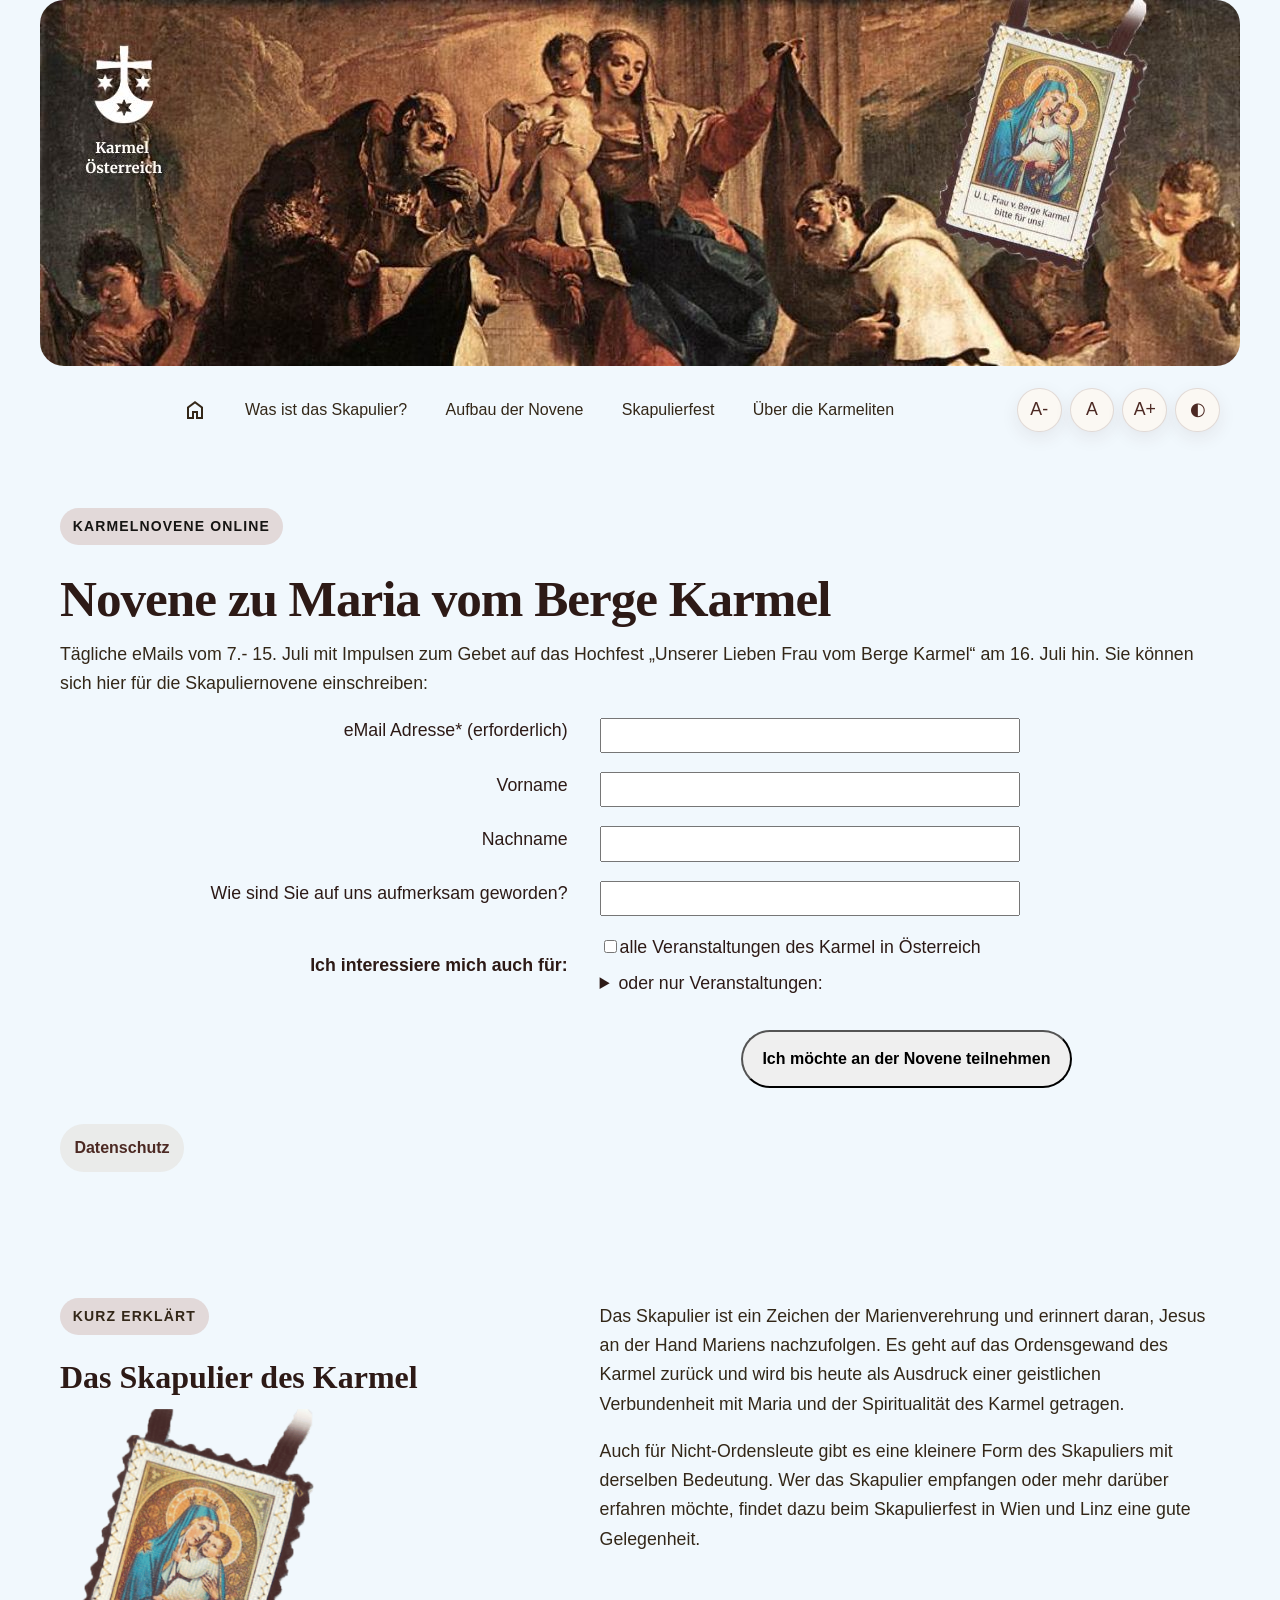
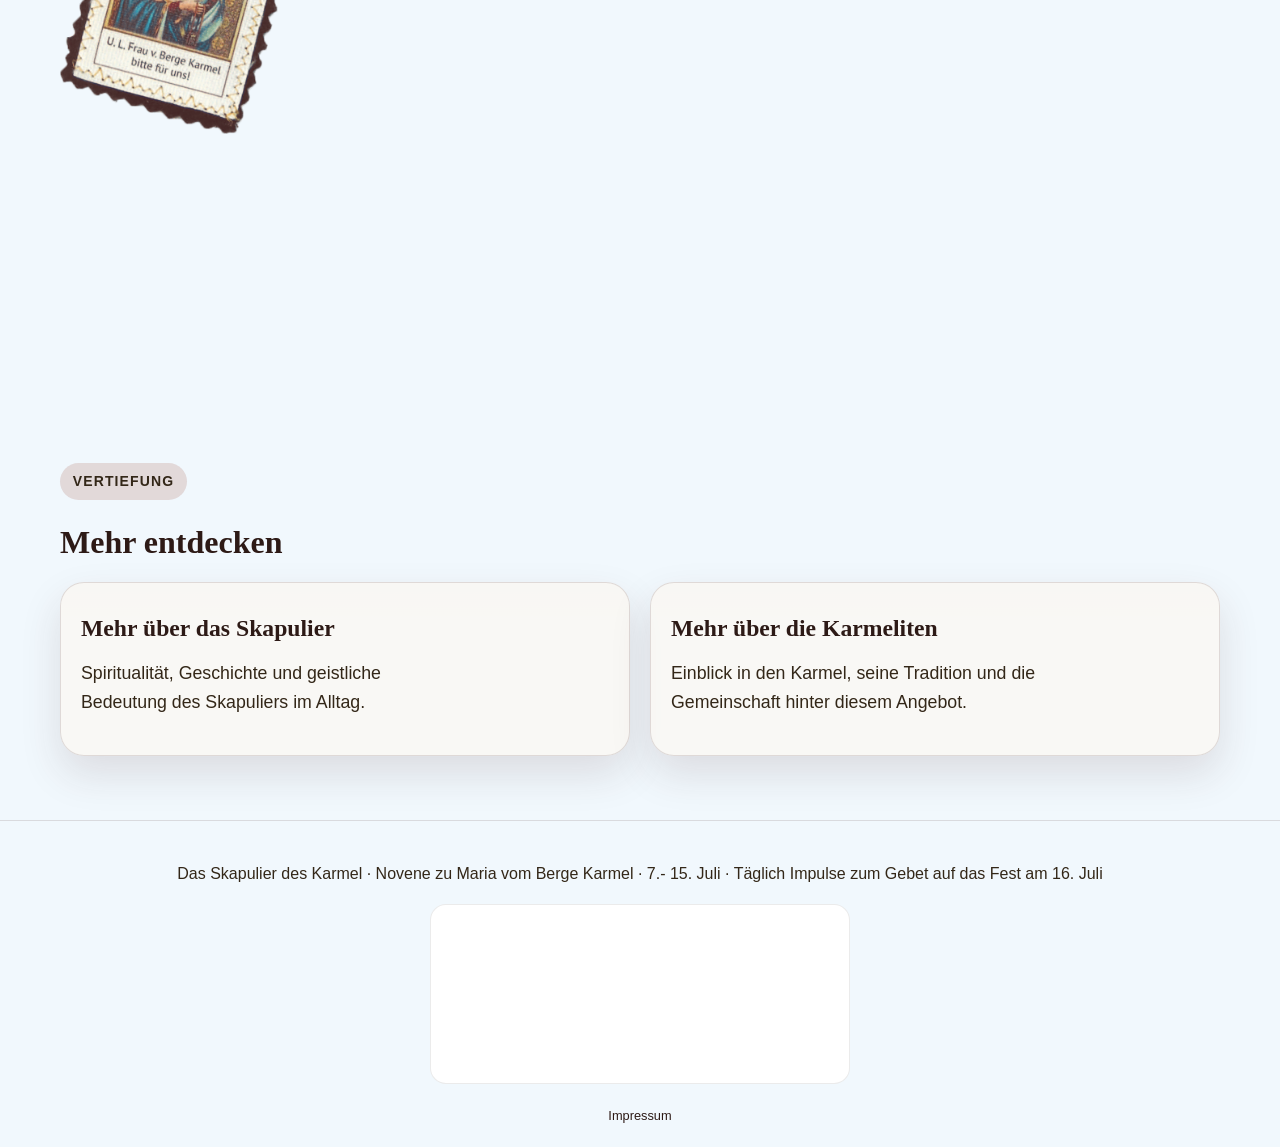
==== commit 7b100efc: "adding sticky nav bar, closing header" ====
--- a/index.html
+++ b/index.html
@@ -18,6 +18,7 @@
             <img src="img/novene-cover-2.jpg" alt="Novene Cover Foto"/>
         </div>
         </a>
+    </header>
     <div class="container header-inner">
       <div class="header-actions">
         <button class="nav-toggle" type="button" aria-expanded="false" aria-controls="main-navigation" aria-label="Menü öffnen">
@@ -48,7 +49,6 @@
         </ul>
       </nav>
     </div>
-
 
      <main id="main-content">
     <section class="hero" id="top">
@@ -163,19 +163,19 @@
 
   <div class="logo-slider__frame">
     <a href="https://www.karmel.at" target="_blank" rel="noopener noreferrer" class="logo-slide logo-slide--1">
-      <img src="img/logo_karmel_at.png" alt="Logo 1">
+      <img src="img/logo_karmel_at.png" alt="Logo von die Karmeliten in Österreich">
     </a>
 
     <a href="https://www.karmel.at" target="_blank" rel="noopener noreferrer" class="logo-slide logo-slide--2">
-      <img src="img/karmelzentrum_logo_02_freigest.png" alt="Logo 2">
+      <img src="img/karmelzentrum_logo_02_freigest.png" alt="Logo von der Karmeliten in Wien">
     </a>
 
     <a href="https://www.karmel.at" target="_blank" rel="noopener noreferrer" class="logo-slide logo-slide--3">
-      <img src="img/klosterladen-linz.png" alt="Logo 3">
+      <img src="img/klosterladen-linz.png" alt="Logo von der Karmeliten in Linz">
     </a>
 
         <a href="https://www.karmel.at" target="_blank" rel="noopener noreferrer" class="logo-slide logo-slide--4">
-      <img src="img/Marienschwestern_Logo.jpg" alt="Logo 4">
+      <img src="img/Marienschwestern_Logo.jpg" alt="Logo von den Marienschwestern vom Karmel">
     </a>
   </div>
 </section>
--- a/style.css
+++ b/style.css
@@ -23,7 +23,7 @@
   --sand: #d1c1ad;
   --gold: #d1881a;
   --comp2: #161513;
-  --bg: #ffffff;
+  --bg: #f1f8fd;;
   --surface: #fbf8f3;
   --surface-strong: #efe5d7;
   --text: #2d1a16;
@@ -49,6 +49,7 @@
   --border: rgba(209, 193, 173, 0.16);
   --shadow-sm: 0 8px 20px rgba(0, 0, 0, 0.24);
   --shadow-md: 0 18px 42px rgba(0, 0, 0, 0.35);
+   --brown: rgb(180, 155, 151);
 }
 
 *,
@@ -68,10 +69,7 @@
   font-size: var(--text-base);
   line-height: 1.65;
   color: var(--text);
-  background:
-    linear-gradient(270deg, rgba(242, 249, 255, 0.245), transparent 70%),
-    linear-gradient(90deg, rgba(204, 227, 247, 0.245), transparent 70%),
-    var(--bg);
+background: var(--bg);
 }
 
 img {
@@ -129,17 +127,9 @@
 
 /* Header */
 .site-header {
-  position: sticky;
-  top: 0;
-  z-index: 40;
-  backdrop-filter: blur(14px);
-  background: rgba(171, 204, 201, 0.25);
-  border-bottom: 1px solid var(--border);
-}
-
-[data-theme="dark"] .site-header {
-  background: rgba(42, 28, 25, 0.82);
-}
+  background: var(--bg);
+}
+
 
 .header-inner {
   display: grid;
@@ -151,6 +141,11 @@
   gap: var(--space-3);
   min-height: 5rem;
   padding: var(--space-3) 0;
+  position: sticky;
+    top: 0;
+  z-index: 40;
+  background: var(--bg);
+  backdrop-filter: none;
 }
 
 .brand {
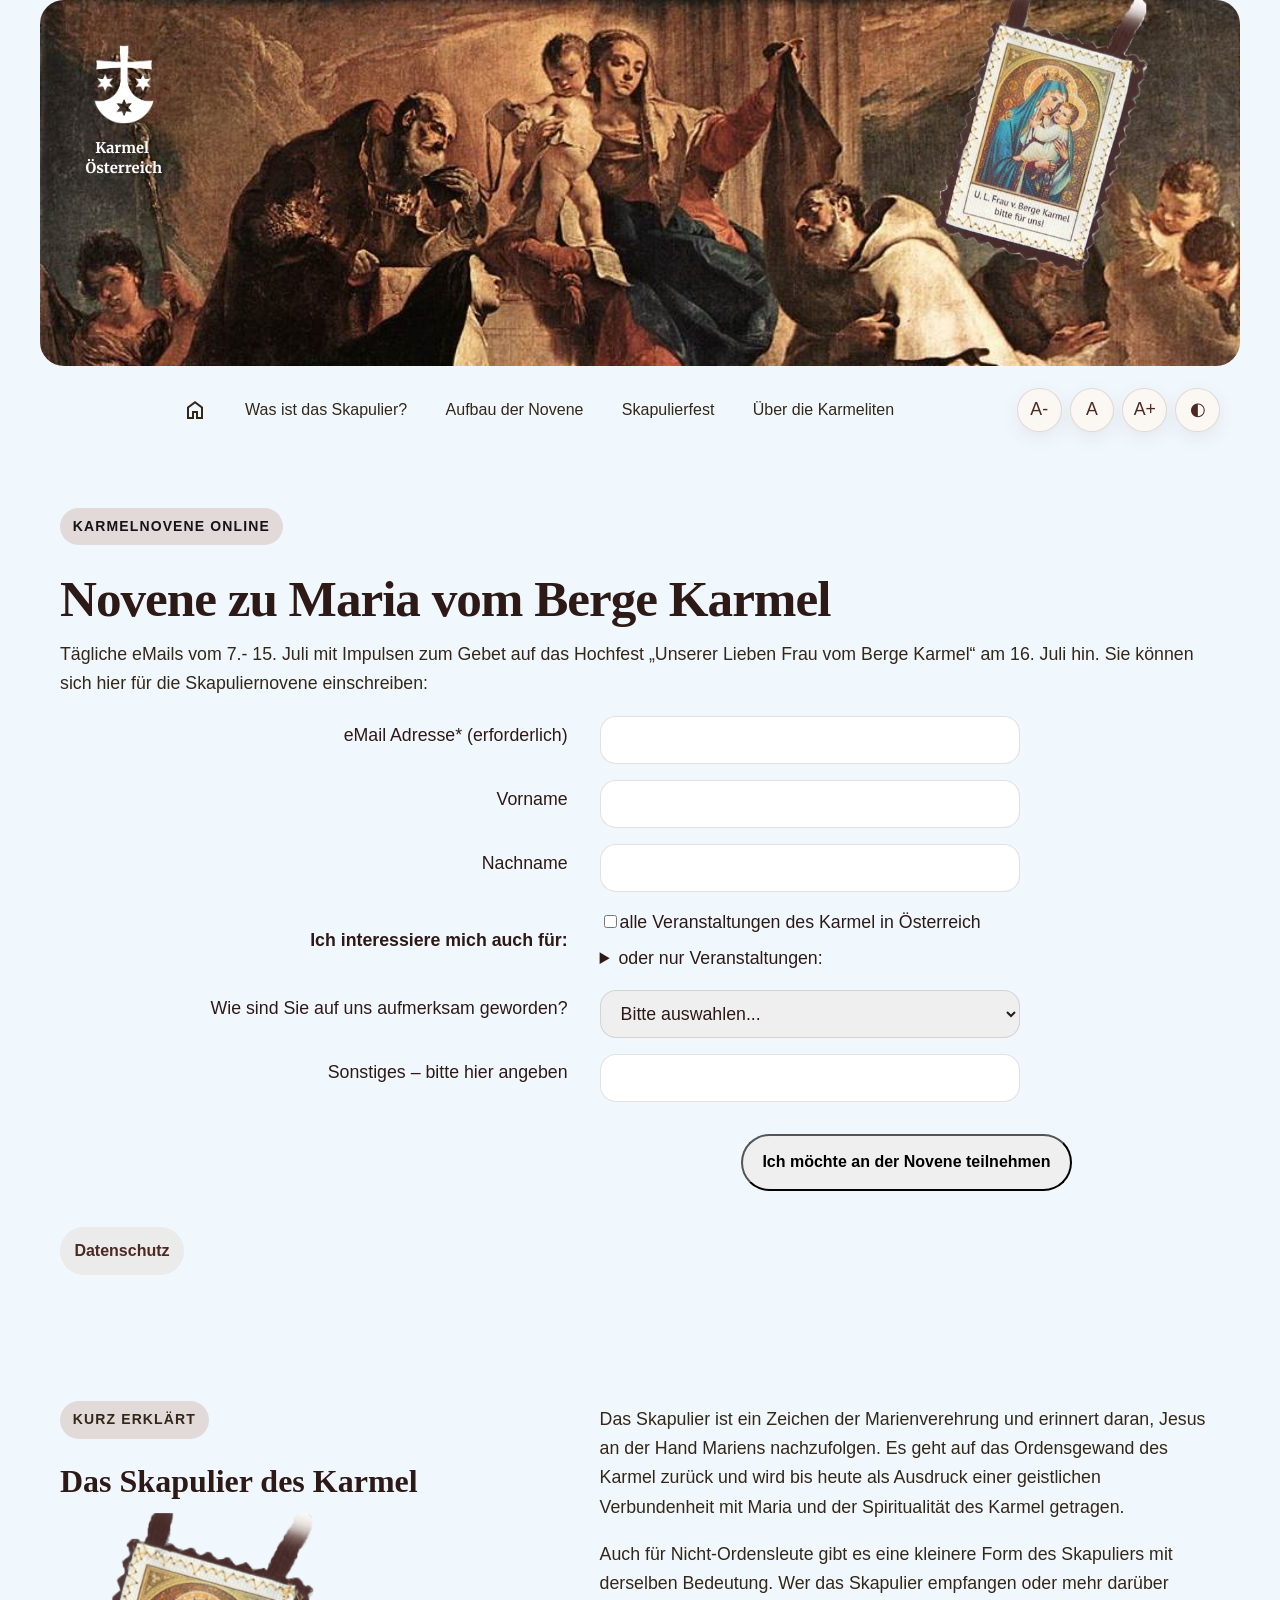
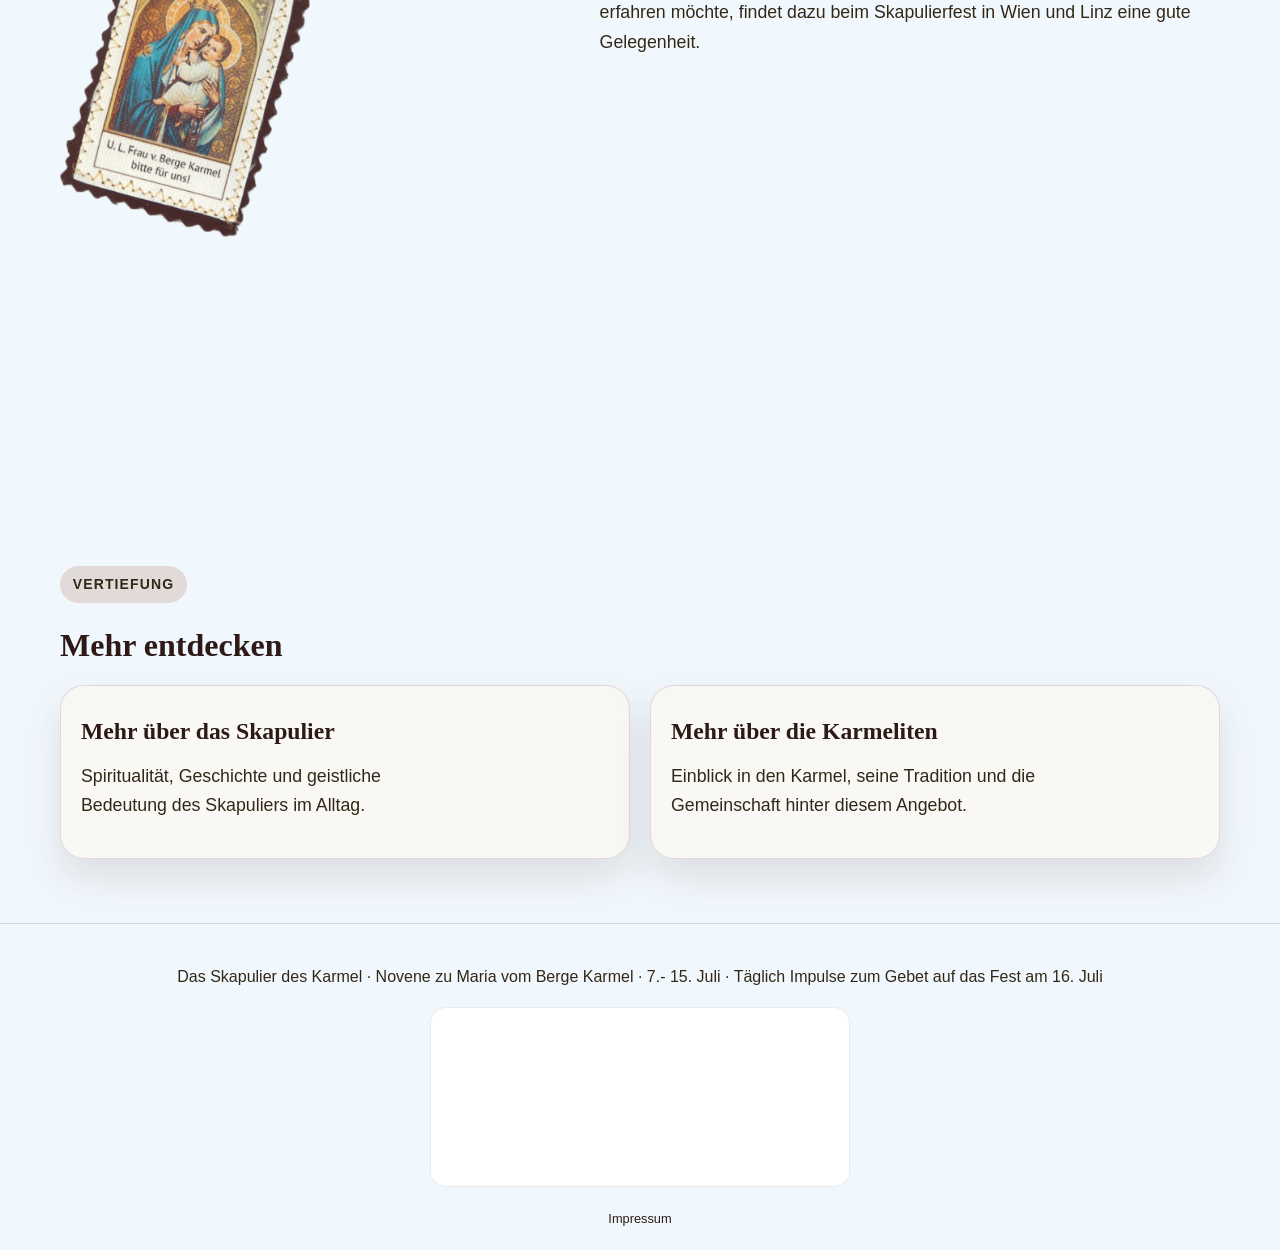
==== commit 9e02d183: "updating Aufmerksamkeit field in sign-up" ====
--- a/index.html
+++ b/index.html
@@ -72,8 +72,6 @@
                 <input type="text" name="FNAME" class=" text" id="mce-FNAME" value=""></div>
                 <div class="mc-field-group"><label for="mce-LNAME">Nachname </label>
                   <input type="text" name="LNAME" class=" text" id="mce-LNAME" value=""></div>
-                  <div class="mc-field-group"><label for="mce-AUFMERKS01">Wie sind Sie auf uns aufmerksam geworden? </label>
-                    <input type="text" name="AUFMERKS01" class=" text" id="mce-AUFMERKS01" value=""></div>
                     <div class="mc-field-group input-group">
                         <strong>Ich interessiere mich auch für:</strong>
                         <ul class="interest-group" style="text-align: left;">
@@ -87,13 +85,30 @@
                       </details>
                       </ul>
                       <div hidden=""><input type="hidden" name="tags" value="8501"></div>
+                    </div>
+                      <div class="mc-field-group"><label for="mce-AUFMERKS01">Wie sind Sie auf uns aufmerksam geworden? </label>
+                        <select name="AUFMERKS01" class="" id="mce-AUFMERKS01">
+                        <option value="Bitte auswahlen...">Bitte auswahlen...</option>
+                        <option value="Karmeliten in Wien">Karmeliten in Wien</option>
+                        <option value="Karmeliten in Linz">Karmeliten in Linz</option>
+                        <option value="Karmeliten in Graz">Karmeliten in Graz</option>
+                        <option value="Persönliche Empfehlung">Persönliche Empfehlung</option>
+                        <option value="Plakat">Plakat</option>
+                        <option value="Internetsuche">Internetsuche</option>
+                        <option value="YouTube">YouTube</option>
+                        <option value="Facebook">Facebook</option>
+                        <option value="Instagram">Instagram</option>
+                        <option value="Sonstiges – bitte unten angeben">Sonstiges – bitte unten angeben</option></select></div>
+                      <div class="mc-field-group"><label for="mce-AUFMERKS02">Sonstiges – bitte hier angeben  </label>
+                        <input type="text" name="AUFMERKS02" class=" text" id="mce-AUFMERKS02" value="">
+                      </div>
         <div id="mce-responses" class="clear">
             <div class="response" id="mce-error-response" style="display: none;"></div>
             <div class="response" id="mce-success-response" style="display: none;"></div>
         </div><div style="position: absolute; left: -5000px;" aria-hidden="true"><input type="text" name="b_7c9d2aa0ecc1fde64fd44bc67_10430a5833" tabindex="-1" value=""></div>
         <div class="clear"><input type="submit" name="subscribe" id="mc-embedded-subscribe" class="button" value="Ich möchte an der Novene teilnehmen"></div>
         
-    </div>
+    
     <div class="card-links">
           <a href="#datenschutz-wrap" id="datenschutz-toggle" aria-expanded="false" aria-controls="datenschutz-wrap">Datenschutz</a>
                       <div id="datenschutz-wrap" hidden>
--- a/style.css
+++ b/style.css
@@ -469,7 +469,8 @@
 }
 
 #mc_embed_signup .mc-field-group input[type="text"],
-#mc_embed_signup .mc-field-group input[type="email"] {
+#mc_embed_signup .mc-field-group input[type="email"],
+#mc_embed_signup .mc-field-group select {
   width: 100%;
   max-width: 100%;
   box-sizing: border-box;
@@ -535,9 +536,20 @@
   }
 
   #mc_embed_signup .mc-field-group input[type="text"],
-  #mc_embed_signup .mc-field-group input[type="email"] {
+  #mc_embed_signup .mc-field-group input[type="email"],
+  #mc_embed_signup .mc-field-group select {
     width: 100%;
     max-width: 100%;
+      min-width: 0;
+  box-sizing: border-box;
+
+  min-height: 3rem;
+  padding: 0.75rem 1rem;
+  border: 1px solid var(--border);
+  border-radius: var(--radius-md);
+  color: var(--text);
+  font: inherit;
+  line-height: 1.2;
   }
 
   #mc_embed_signup .indicates-required,
@@ -855,7 +867,8 @@
   }
 
   #mc_embed_signup .mc-field-group input[type="text"],
-  #mc_embed_signup .mc-field-group input[type="email"] {
+  #mc_embed_signup .mc-field-group input[type="email"],
+  #mc_embed_signup .mc-field-group select {
     width: 80%;
     max-width: 420px;
   }
